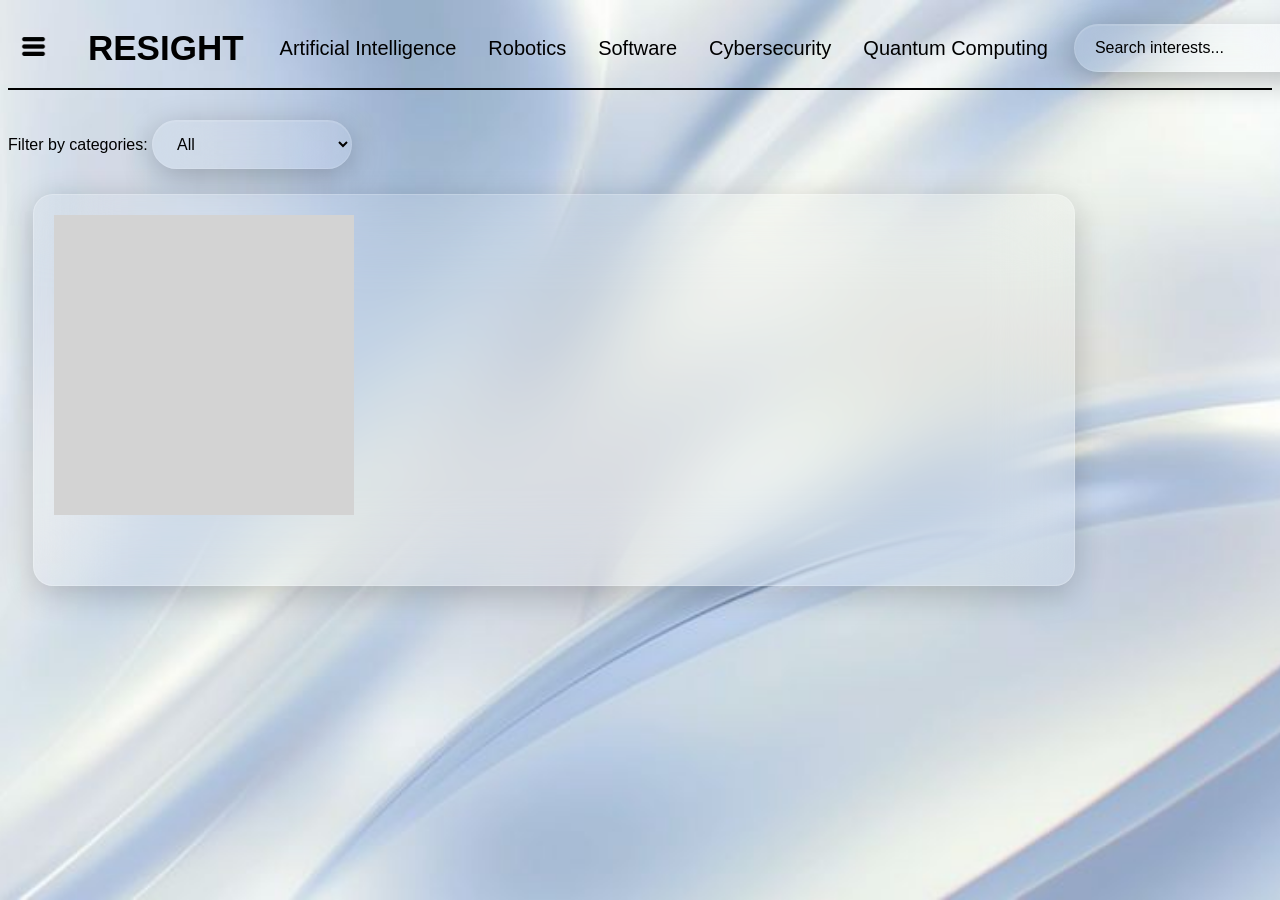
==== frontend/index.html @ cc3045c9 "homepage" ====
<!DOCTYPE html>
<html>
    <head>
        <title>RESIGHT</title>
        <link rel="stylesheet" href="styles.css">
    </head>
    <body>
       <div class="topbar">
        <button class="Buttons"><img src="icons/menus.png" height="25px"></button>
        <text class="logo"> RESIGHT</text>
        <button class="interests">Artificial Intelligence</button>
        <button class="interests">Robotics</button>
        <button class="interests">Software</button>
        <button class="interests">Cybersecurity</button>
        <button class="interests">Quantum Computing</button>
        <div class="search-bar"><input type="text" class="search-input" placeholder="Search interests..."></div>
        <button class="profile" onclick="window.location.href='profile.html'"><img src="icons/prof2.jpg" height="25px">
</button>
        <button class="newsletter">NEWSLETTER</button>
       </div>
    <div class="dropdown">
    <label for="categories">Filter by categories:</label>
    <select id="categoryselect" class="category-select" onchange="onCategoryClick(this.value); sessionStorage.setItem('category', this.value);">
    
    <option value="All">All</option>
    <option value="Energy Tech">Energy Tech</option>
    <option value="Robotics">Robotics</option>
    <option value="Artificial Intelligence">Artificial Intelligence</option>
    <option value="Software">Software</option>
    <option value="Cybersecurity">Cybersecurity</option>
    <option value="Quantum Computing">Quantum Computing</option>
    </select>
    </div> 
       <div class="contain">
       <div class="container">
        <div class="picture"></div>
        <div class="verticalcontain">
        <div class="title"></div>
        <div class="authors"></div>
        <div class="summary"></div>
        <div class="date"></div>
        <div class="category"></div>
         </div>
       </div>
      </div>
      <script src="./script.js" defer></script>
       </body>
    
</html>
---- frontend/styles.css ----
.topbar{
            display:grid;
            grid-template-columns: repeat(7, max-content)  repeat(3, max-content); 
            gap: 20px;
            height: 80px;
            align-items: center;
            border-bottom: 2px solid black ;
            margin-bottom: 30px;
        }
        .Buttons{
            height:45px;
            width:50px;
            align-items: center;
            border:none;
            background-color:transparent;
        }
        .logo{
            font-size: 35px;
            font-weight: bold;
            margin-left:10px;
            margin-right:10px;
        }
        .interests{
            
            margin-top:10px;
            margin-bottom:10px;
            font-size: 20px;
            border:none;
            background-color: transparent;
        }  
        button:hover{
           
            cursor: pointer;
        }
        .newsletter{
            height:25px;
            width:120px;
            margin-top:10px;
            margin-bottom:10px;
            font-size: 15px;
            border:none;
            background-color: transparent;
            
        }
        
        .profile{
            height:50px;
            width:50px;
            border:none;
            background-color: transparent;  
        }
        .dropdown{
            border:none;
            border-radius:5px;
            display:inline;

        }
        
        .container {
            background:rgba(255,255,255,0.1);
            backdrop-filter: blur(40px);
            -webkit-backdrop-filter:blur(40px);
            border:1px solid rgba(255,255,255,0.2);
            border-radius:20px;
            height:350px;
            width:1000px;
            display: grid;
            grid-template-columns: 1fr 2fr;
            gap: 15px;
            padding: 20px;
            justify-self: center;
            box-shadow: 0 8px 32px rgba(0, 0, 0, 0.2);
            margin:25px;
            color:black;
            
        }
        .verticalcontain{
            display: flex;
            gap:10px;
            width:635px;
            flex-direction: column;
        }
        .picture{
            height:300px;
            width:300px;
            background-color: lightgray;
        }
        .title{
            height:75px;
            font-size: 25px;
            width:100%;
        }
        .authors{
            height:30px;
            width:100%;
            font-size: 18px;
            color: gray;
        }
        .summary{
            height:170px;
            width:100%;
            font-size: 20px;
        
        }
        .date{
            height:20px;
            width:100%;
            font-size: 15px;
            color: gray;
        }
        .category{
            height:20px;
            width:100%;
        }


.login-page { 
  display: flex; 
  justify-content: center; 
  align-items: center; 
  min-height: 100vh;  
  font-family: sans-serif; 
  margin: 0;
}

/* Card Container */
.login-card,.signup-card { 
  background: white; 
  padding: 30px; 
  border-radius: 8px; 
  box-shadow: 0 4px 10px rgba(0,0,0,0.1); 
  display: flex; 
  flex-direction: column; 
  width: 300px; 
  gap: 15px; 
}

.login-title { 
  text-align: center; 
  margin: 0; 
  color: #333;
}

/* Inputs & Button */
.login-input, 
.login-btn { 
  padding: 10px; 
  border-radius: 4px; 
  font-size: 14px; 
}

.login-input { 
  border: 1px solid #ccc; 
}

.login-btn { 
  background: #007bff; 
  color: white; 
  border: none; 
  cursor: pointer; 
  font-weight: bold; 
}

.login-btn:hover { 
  background: #0056b3; 
}

/* Options Row */
.login-options { 
  display: flex; 
  justify-content: space-between; 
  font-size: 12px; 
}


.forgot-link { 
  color: #007bff; 
  text-decoration: none;
  align-items: center;
}

.forgot-link:hover {
  text-decoration: underline;
}

.signup-link,
.noacc {
    font-size: 12px;
    text-align: center;
    padding-top:px;

}

/* Container holding date, category, and actions on one line */
.footer-row {
    display: flex;
    justify-content: space-between; /* Spreads elements across the full width */
    align-items: center;            /* Perfectly centers them vertically together */
    margin-top: auto;               /* Pushes the entire row down if container uses flex direction column */
    padding-top: 10px;
    width: 100%;
}

/* Optional styling to isolate and group buttons closely */
.actions-group {
    display: flex;
    gap: 8px;                       /* Tiny spacing between heart and bookmark icon */
}

/* Strip default button styling for a cleaner web design look */
.like-btn, .bookmark-btn {
    background: none;
    border: none;
    cursor: pointer;
    padding: 2px;
}
.bookmark-btn:hover{
    background: none;
}
.like-btn:hover{
    background: none;
}
body{
    font-family: Arial, sans-serif;
    background:#f8f8f8;
}

.paper-container{
    width:900px;
    margin:50px auto;
    background:white;
    padding:50px;
    border-radius:12px;
    box-shadow:0 8px 20px rgba(0,0,0,.08);
}

#title{
    font-size:40px;
    margin-bottom:20px;
}

.paper-meta{
    color:gray;
    line-height:1.8;
    margin-bottom:30px;
}

h2{
    margin-top:35px;
}

#summary,
#description{
    font-size:18px;
    line-height:1.8;
    text-align:justify;
}

#paperLink{
    display:inline-block;
    margin-top:30px;
    text-decoration:none;
    font-weight:bold;
}
.bookmark-card{
    background:white;
    border-radius:12px;
    padding:20px;
    margin:20px 0;
    box-shadow:0 4px 12px rgba(0,0,0,.12);
}

.bookmark-card h3{
    margin-bottom:10px;
}

.bookmark-card p{
    margin:10px 0;
}

.bookmark-card a{
    color:#0066cc;
    text-decoration:none;
    font-weight:bold;
}

.option-card{

background:white;

padding:20px;

margin:20px;

border-radius:15px;

cursor:pointer;

box-shadow:0 4px 10px rgba(0,0,0,.15);

}

.bookmark-card{

background:white;

padding:20px;

margin:20px;

border-radius:15px;

box-shadow:0 4px 10px rgba(0,0,0,.15);

}

.bookmark-card button{

margin-top:15px;

padding:10px;

border:none;

background:red;

color:white;

border-radius:8px;

cursor:pointer;

}
.mybookmarks,.likes{
    justify-content: center;
    display:flex;
}
body {
    /* Link your image file here */
    background-image: url('icons\\download (2).jpg'); 

    /* Prevent the image from repeating like a grid */
    background-repeat: no-repeat; 

    /* Center the image horizontally and vertically */
    background-position: center; 

    /* Stretch the image to perfectly cover the entire screen */
    background-size: cover; 

    /* Keep the background fixed in place while scrolling */
    background-attachment: fixed; 
}

.read-btn{
    background-color:Transparent;
    border:none;
}

         .search-input,.category-select {
  width: 200px;
  padding: 14px 20px;

  background: rgba(255, 255, 255, 0.08);
  backdrop-filter: blur(30px);
  -webkit-backdrop-filter: blur(30px);

  border: 1px solid rgba(255, 255, 255, 0.12);
  border-radius: 30px;

  color: black;
  font-size: 16px;

  outline: none;
  transition: all 0.3s ease;

  box-shadow:
    0 8px 32px rgba(0,0,0,0.25),
    inset 0 1px 0 rgba(255,255,255,0.1);
}

.search-input::placeholder {
  color: black;
}

.search-input:focus {
  border-color: white;
  box-shadow:
    0 0 20px white,
    0 8px 32px white;
}
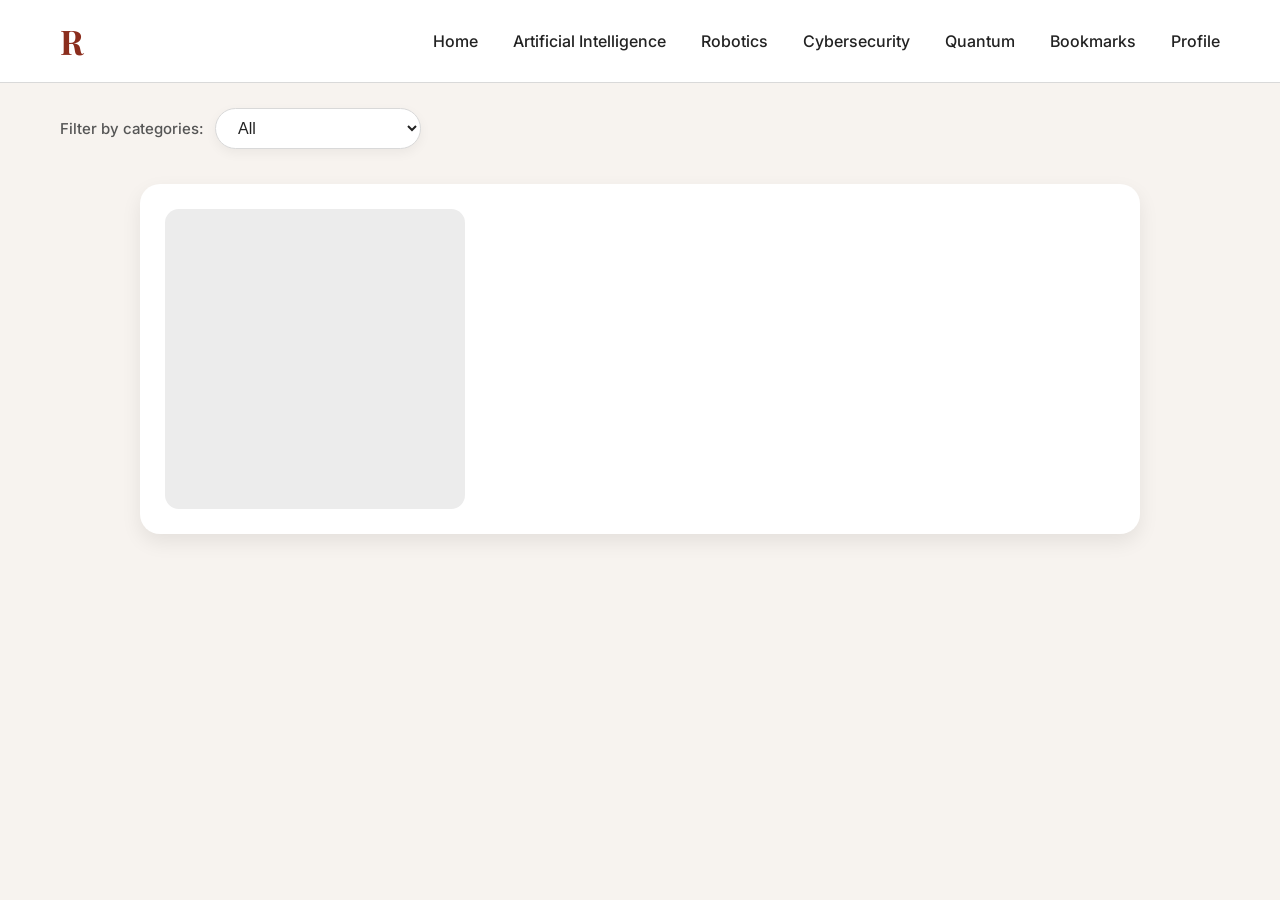
==== commit d4d77a11: "indexui" ====
--- a/frontend/index.html
+++ b/frontend/index.html
@@ -2,26 +2,34 @@
 <html>
     <head>
         <title>RESIGHT</title>
-        <link rel="stylesheet" href="styles.css">
+        <meta charset="UTF-8">
+        <meta name="viewport" content="width=device-width, initial-scale=1.0">
+        <link href="https://fonts.googleapis.com/css2?family=Playfair+Display:wght@700&family=Inter:wght@300;400;500;600&display=swap" rel="stylesheet">
+        <link rel="stylesheet" href="index.css">
     </head>
     <body>
-       <div class="topbar">
-        <button class="Buttons"><img src="icons/menus.png" height="25px"></button>
-        <text class="logo"> RESIGHT</text>
-        <button class="interests">Artificial Intelligence</button>
-        <button class="interests">Robotics</button>
-        <button class="interests">Software</button>
-        <button class="interests">Cybersecurity</button>
-        <button class="interests">Quantum Computing</button>
-        <div class="search-bar"><input type="text" class="search-input" placeholder="Search interests..."></div>
-        <button class="profile" onclick="window.location.href='profile.html'"><img src="icons/prof2.jpg" height="25px">
-</button>
-        <button class="newsletter">NEWSLETTER</button>
-       </div>
+        <nav>
+
+        <h2 class="nav-logo">R</h2>
+
+        <ul>
+
+            <li onclick="location.href='home.html'">Home</li>
+            <li>Artificial Intelligence</li>
+            <li>Robotics</li>
+            <li>Cybersecurity</li>
+            <li>Quantum</li>
+            <li>Bookmarks</li>
+            <li onclick="location.href='profile.html'">Profile</li>
+
+        </ul>
+
+    </nav>
+
     <div class="dropdown">
     <label for="categories">Filter by categories:</label>
     <select id="categoryselect" class="category-select" onchange="onCategoryClick(this.value); sessionStorage.setItem('category', this.value);">
-    
+
     <option value="All">All</option>
     <option value="Energy Tech">Energy Tech</option>
     <option value="Robotics">Robotics</option>
@@ -30,7 +38,7 @@
     <option value="Cybersecurity">Cybersecurity</option>
     <option value="Quantum Computing">Quantum Computing</option>
     </select>
-    </div> 
+    </div>
        <div class="contain">
        <div class="container">
         <div class="picture"></div>
@@ -45,7 +53,5 @@
       </div>
       <script src="./script.js" defer></script>
        </body>
-    
-</html>
-    
-    +
+</html>
--- a/frontend/index.css
+++ b/frontend/index.css
@@ -0,0 +1,249 @@
+*{
+    margin:0;
+    padding:0;
+    box-sizing:border-box;
+}
+
+body{
+    font-family:"Inter",Arial,sans-serif;
+    background:#f7f3ef;
+    color:#222;
+}
+
+/* ---------------- NAVBAR ---------------- */
+
+nav{
+    display:flex;
+    justify-content:space-between;
+    align-items:center;
+    flex-wrap:wrap;
+    row-gap:10px;
+    padding:18px 60px;
+    border-bottom:1px solid #d9d9d9;
+    background:white;
+    position:sticky;
+    top:0;
+    z-index:100;
+}
+
+.nav-logo{
+    font-family:"Playfair Display",serif;
+    color:#8b2d1d;
+    font-size:34px;
+}
+
+nav ul{
+    display:flex;
+    flex-wrap:wrap;
+    gap:35px;
+    list-style:none;
+}
+
+nav li{
+    cursor:pointer;
+    transition:.3s;
+    font-weight:500;
+    white-space:nowrap;
+}
+
+nav li:hover{
+    color:black;
+}
+
+/* ---------------- FILTER BAR ---------------- */
+
+.dropdown{
+    display:flex;
+    align-items:center;
+    flex-wrap:wrap;
+    gap:12px;
+    padding:25px 60px 0 60px;
+}
+
+.dropdown label{
+    font-size:15px;
+    font-weight:500;
+    color:#555;
+}
+
+.category-select{
+    min-width:200px;
+    padding:10px 18px;
+    background:white;
+    color:#222;
+    border:1px solid #d9d9d9;
+    border-radius:30px;
+    font-size:16px;
+    cursor:pointer;
+    outline:none;
+    box-shadow:0 4px 12px rgba(0,0,0,.05);
+    transition:.2s;
+}
+
+.category-select:focus{
+    border-color:#8b2d1d;
+    box-shadow:0 0 0 3px rgba(139,45,29,.15);
+}
+
+/* ---------------- FEED LAYOUT ---------------- */
+
+.contain{
+    display:flex;
+    flex-direction:column;
+    align-items:center;
+    padding:20px 60px 60px 60px;
+}
+
+.container{
+    background:white;
+    border-radius:20px;
+    width:100%;
+    max-width:1000px;
+    display:grid;
+    grid-template-columns:minmax(140px,300px) 1fr;
+    align-items:start;
+    gap:25px;
+    padding:25px;
+    box-shadow:0 8px 20px rgba(0,0,0,.08);
+    margin:15px 0;
+    color:#222;
+    transition:.3s;
+}
+
+.container:hover{
+    transform:translateY(-4px);
+    box-shadow:0 12px 28px rgba(0,0,0,.1);
+}
+
+.picture{
+    width:100%;
+    aspect-ratio:1 / 1;
+    background-color:#ececec;
+    background-size:cover;
+    background-position:center;
+    border-radius:14px;
+}
+
+.verticalcontain{
+    display:flex;
+    flex-direction:column;
+    gap:10px;
+    min-width:0;
+}
+
+.title{
+    font-size:clamp(19px,2.2vw,25px);
+    font-weight:600;
+    line-height:1.3;
+}
+
+.authors{
+    font-size:16px;
+    color:gray;
+}
+
+.summary{
+    font-size:16px;
+    line-height:1.5;
+    color:#444;
+}
+
+.date{
+    font-size:14px;
+    color:gray;
+}
+
+.category{
+    font-size:14px;
+    color:#8b2d1d;
+    font-weight:500;
+}
+
+/* Row holding date, category, and like/bookmark/read-more actions */
+.footer-row{
+    display:flex;
+    flex-wrap:wrap;
+    justify-content:space-between;
+    align-items:center;
+    gap:10px;
+    grid-column:1 / -1;
+    margin-top:15px;
+    padding-top:15px;
+    border-top:1px solid #eee;
+    width:100%;
+}
+
+.actions-group{
+    display:flex;
+    gap:8px;
+}
+
+.like-btn,
+.bookmark-btn{
+    background:none;
+    border:none;
+    cursor:pointer;
+    padding:2px;
+}
+
+.read-btn{
+    background:transparent;
+    border:none;
+    font-weight:600;
+    color:#8b2d1d;
+    cursor:pointer;
+}
+
+/* ---------------- RESPONSIVE ---------------- */
+
+@media(max-width:900px){
+    nav{
+        padding:16px 30px;
+    }
+
+    .dropdown{
+        padding:20px 30px 0 30px;
+    }
+
+    .contain{
+        padding:20px 30px 50px 30px;
+    }
+}
+
+@media(max-width:700px){
+    .container{
+        grid-template-columns:1fr;
+    }
+
+    .picture{
+        max-width:220px;
+        margin:0 auto;
+    }
+}
+
+@media(max-width:500px){
+    nav{
+        padding:14px 20px;
+    }
+
+    .nav-logo{
+        font-size:28px;
+    }
+
+    nav ul{
+        gap:18px;
+        font-size:14px;
+    }
+
+    .dropdown{
+        padding:16px 20px 0 20px;
+    }
+
+    .contain{
+        padding:16px 20px 40px 20px;
+    }
+
+    .container{
+        padding:18px;
+    }
+}
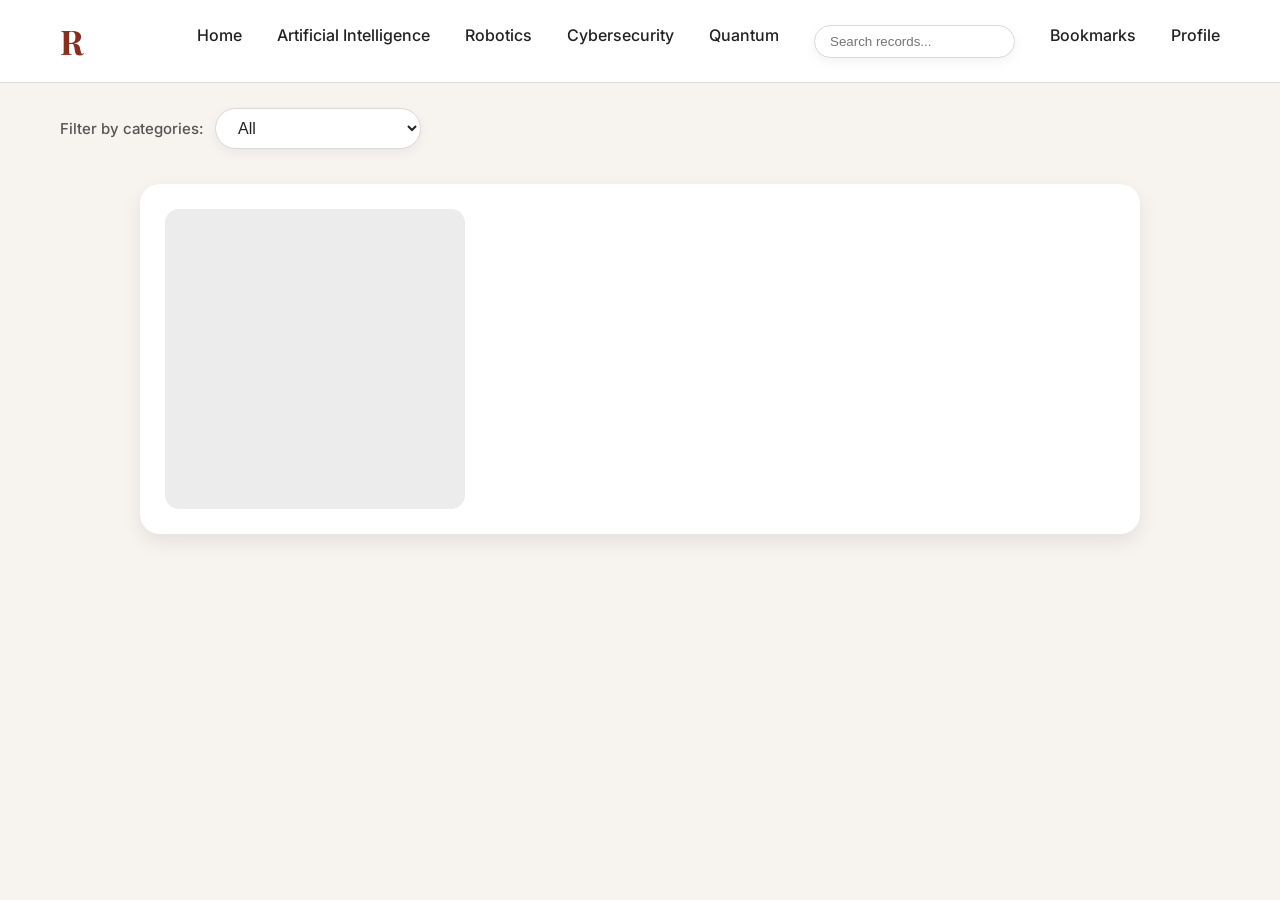
==== commit 359b65ce: "searchbar" ====
--- a/frontend/index.html
+++ b/frontend/index.html
@@ -15,11 +15,12 @@
         <ul>
 
             <li onclick="location.href='home.html'">Home</li>
-            <li>Artificial Intelligence</li>
-            <li>Robotics</li>
-            <li>Cybersecurity</li>
-            <li>Quantum</li>
-            <li>Bookmarks</li>
+            <li onclick="filterByCategory('Artificial Intelligence')">Artificial Intelligence</li>
+            <li onclick="filterByCategory('Robotics')">Robotics</li>
+            <li onclick="filterByCategory('Cybersecurity')">Cybersecurity</li>
+            <li onclick="filterByCategory('Quantum Computing')">Quantum</li>
+            <input id="searchInput"  placeholder="Search records..." class="search">
+            <li onclick="location.href='bookmarks.html'">Bookmarks</li>
             <li onclick="location.href='profile.html'">Profile</li>
 
         </ul>
--- a/frontend/index.css
+++ b/frontend/index.css
@@ -49,7 +49,16 @@
 nav li:hover{
     color:black;
 }
-
+.search{
+    display:flex;
+    align-items:center;
+    gap:10px;
+    padding:8px 15px;
+    background:white;
+    border:1px solid #d9d9d9;
+    border-radius:30px;
+    box-shadow:0 4px 12px rgba(0,0,0,.05);
+}
 /* ---------------- FILTER BAR ---------------- */
 
 .dropdown{
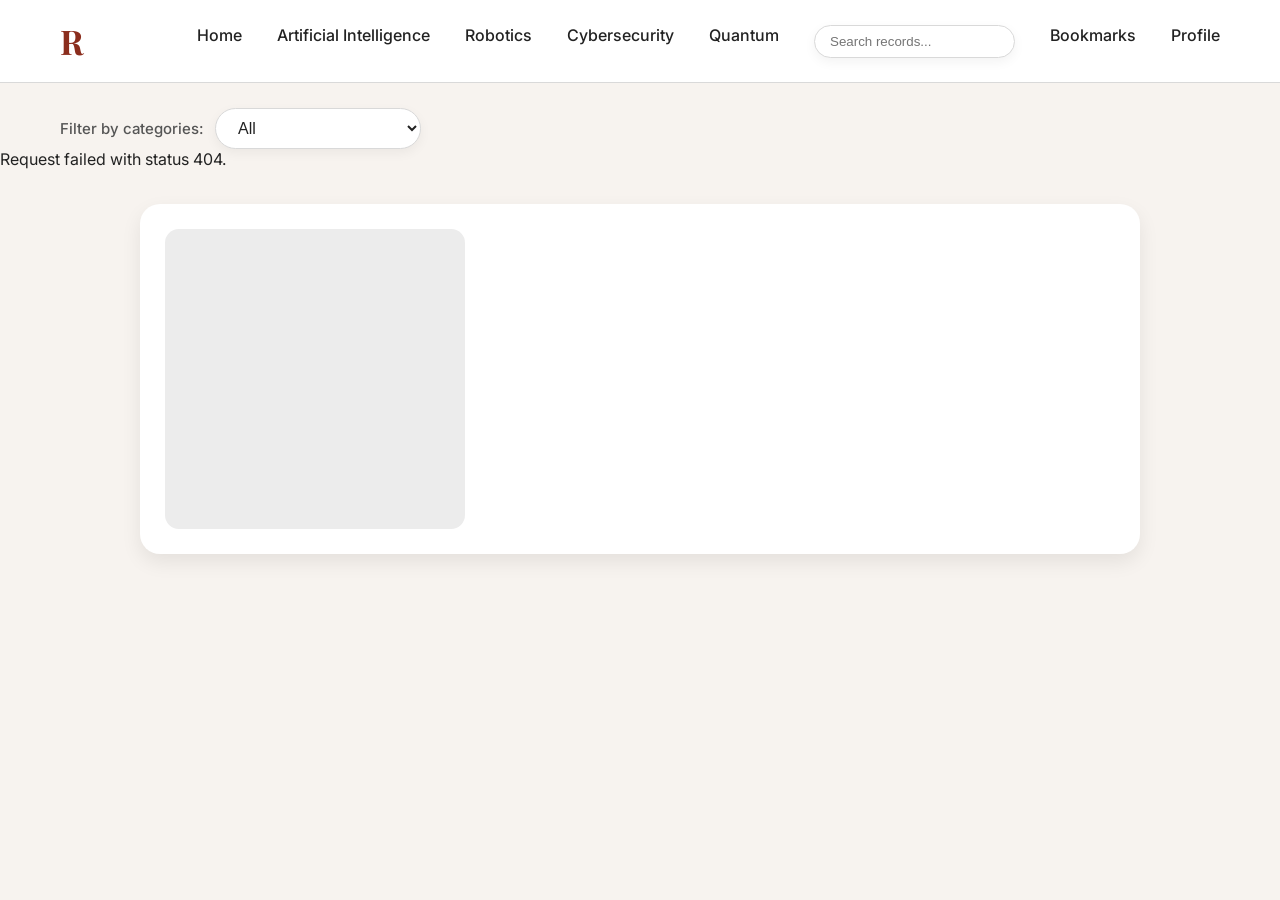
==== commit 1836682e: "Harden configuration and stabilize ReSight" ====
--- a/frontend/index.html
+++ b/frontend/index.html
@@ -40,6 +40,7 @@
     <option value="Quantum Computing">Quantum Computing</option>
     </select>
     </div>
+    <p id="feedMessage" role="status" aria-live="polite"></p>
        <div class="contain">
        <div class="container">
         <div class="picture"></div>
@@ -52,6 +53,8 @@
          </div>
        </div>
       </div>
+      <script src="config.js" defer></script>
+      <script src="api.js" defer></script>
       <script src="./script.js" defer></script>
        </body>
 
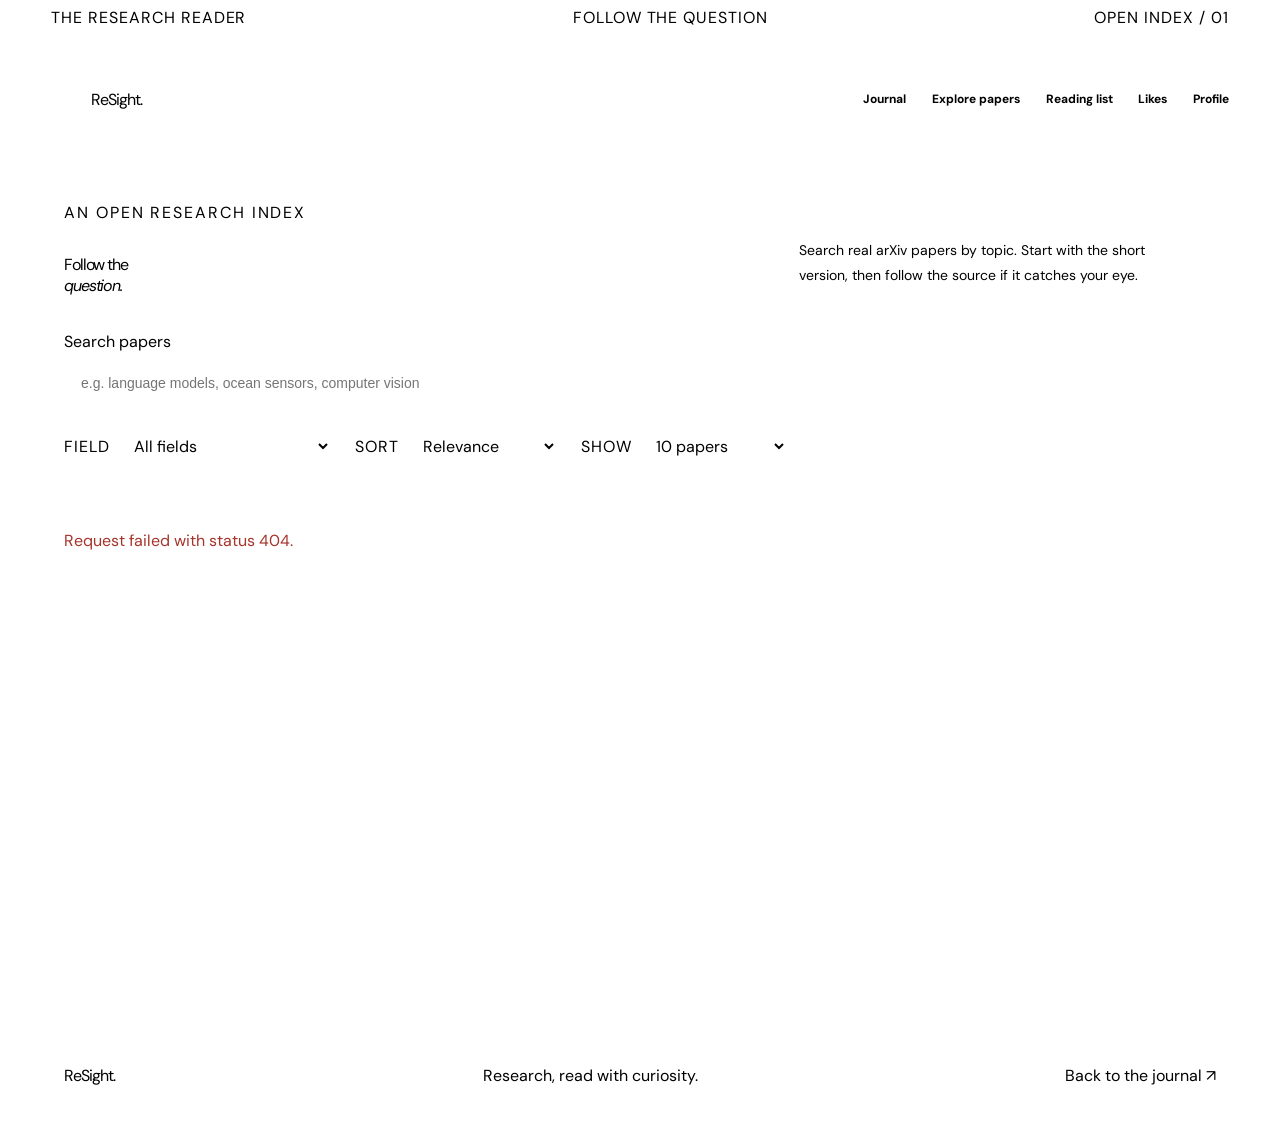
==== commit 5133c85e: "Redesign ReSight with editorial research magazine UI Co-authored-by: Copilot <223556219+Copilot@user" ====
--- a/frontend/index.html
+++ b/frontend/index.html
@@ -1,61 +1,74 @@
 <!DOCTYPE html>
-<html>
-    <head>
-        <title>RESIGHT</title>
-        <meta charset="UTF-8">
-        <meta name="viewport" content="width=device-width, initial-scale=1.0">
-        <link href="https://fonts.googleapis.com/css2?family=Playfair+Display:wght@700&family=Inter:wght@300;400;500;600&display=swap" rel="stylesheet">
-        <link rel="stylesheet" href="index.css">
-    </head>
-    <body>
-        <nav>
-
-        <h2 class="nav-logo">R</h2>
-
-        <ul>
-
-            <li onclick="location.href='home.html'">Home</li>
-            <li onclick="filterByCategory('Artificial Intelligence')">Artificial Intelligence</li>
-            <li onclick="filterByCategory('Robotics')">Robotics</li>
-            <li onclick="filterByCategory('Cybersecurity')">Cybersecurity</li>
-            <li onclick="filterByCategory('Quantum Computing')">Quantum</li>
-            <input id="searchInput"  placeholder="Search records..." class="search">
-            <li onclick="location.href='bookmarks.html'">Bookmarks</li>
-            <li onclick="location.href='profile.html'">Profile</li>
-
-        </ul>
-
-    </nav>
-
-    <div class="dropdown">
-    <label for="categories">Filter by categories:</label>
-    <select id="categoryselect" class="category-select" onchange="onCategoryClick(this.value); sessionStorage.setItem('category', this.value);">
-
-    <option value="All">All</option>
-    <option value="Energy Tech">Energy Tech</option>
-    <option value="Robotics">Robotics</option>
-    <option value="Artificial Intelligence">Artificial Intelligence</option>
-    <option value="Software">Software</option>
-    <option value="Cybersecurity">Cybersecurity</option>
-    <option value="Quantum Computing">Quantum Computing</option>
-    </select>
-    </div>
-    <p id="feedMessage" role="status" aria-live="polite"></p>
-       <div class="contain">
-       <div class="container">
-        <div class="picture"></div>
-        <div class="verticalcontain">
-        <div class="title"></div>
-        <div class="authors"></div>
-        <div class="summary"></div>
-        <div class="date"></div>
-        <div class="category"></div>
-         </div>
-       </div>
-      </div>
-      <script src="config.js" defer></script>
-      <script src="api.js" defer></script>
-      <script src="./script.js" defer></script>
-       </body>
-
-</html>+<html lang="en">
+<head>
+    <meta charset="UTF-8">
+    <meta name="viewport" content="width=device-width, initial-scale=1.0">
+    <meta name="theme-color" content="#f6f1e7">
+    <title>Explore Research | ReSight</title>
+    <link rel="preconnect" href="https://fonts.googleapis.com">
+    <link rel="preconnect" href="https://fonts.gstatic.com" crossorigin>
+    <link href="https://fonts.googleapis.com/css2?family=DM+Mono:wght@400;500&family=DM+Sans:wght@400;500;600;700&family=Playfair+Display:wght@600;700;800&display=swap" rel="stylesheet">
+    <link rel="stylesheet" href="shared.css">
+    <link rel="stylesheet" href="index.css">
+</head>
+<body class="feed-page">
+    <div class="issue-ribbon"><span>THE RESEARCH READER</span><span>FOLLOW THE QUESTION</span><span>OPEN INDEX / 01</span></div>
+    <header class="site-header">
+        <a class="nav-logo" href="home.html"><span class="logo-mark" aria-hidden="true">R</span>ReSight<span class="logo-period">.</span></a>
+        <nav aria-label="Main navigation">
+            <a href="home.html">Journal</a>
+            <a class="active" href="index.html">Explore papers</a>
+            <a href="bookmarks.html">Reading list</a>
+            <a href="likes.html">Likes</a>
+            <a href="profile.html">Profile</a>
+        </nav>
+    </header>
+    <main>
+        <section class="feed-intro">
+            <p class="eyebrow">AN OPEN RESEARCH INDEX</p>
+            <div class="feed-title-row"><h1>Follow the<br><em>question.</em></h1><p>Search real arXiv papers by topic. Start with the short version, then follow the source if it catches your eye.</p></div>
+            <form id="searchForm" class="feed-controls" role="search">
+                <label class="feed-search-label" for="searchInput">Search papers</label>
+                <div class="search-field"><input id="searchInput" type="search" placeholder="e.g. language models, ocean sensors, computer vision"><button type="submit">Search <span aria-hidden="true">↗</span></button></div>
+                <div class="feed-filters">
+                    <label>FIELD
+                        <select id="categoryselect" class="category-select">
+                            <option value="All">All fields</option>
+                            <option value="Artificial Intelligence">Artificial intelligence</option>
+                            <option value="Neuroscience">Neuroscience</option>
+                            <option value="Robotics">Robotics</option>
+                            <option value="Computer Vision">Computer vision</option>
+                            <option value="Cybersecurity">Cybersecurity</option>
+                            <option value="Quantum Computing">Quantum computing</option>
+                            <option value="Software">Software</option>
+                            <option value="Energy Tech">Energy technology</option>
+                        </select>
+                    </label>
+                    <label>SORT
+                        <select id="sortSelect">
+                            <option value="relevance">Relevance</option>
+                            <option value="submittedDate">Newest first</option>
+                        </select>
+                    </label>
+                    <label>SHOW
+                        <select id="countSelect">
+                            <option value="5">5 papers</option>
+                            <option value="10" selected>10 papers</option>
+                            <option value="20">20 papers</option>
+                        </select>
+                    </label>
+                </div>
+            </form>
+        </section>
+        <section class="feed-results" aria-label="Research results">
+            <div class="result-heading"><p id="feedMessage" role="status" aria-live="polite">Preparing the research desk…</p><span id="resultCount" class="result-count"></span></div>
+            <div class="contain" aria-busy="false"></div>
+        </section>
+        <section class="feed-bottom-cta"><p class="eyebrow">SAVE A THREAD FOR LATER</p><h2>Good questions<br>are worth keeping.</h2><a href="bookmarks.html">Open your reading list ↗</a></section>
+    </main>
+    <footer class="site-footer"><a class="nav-logo" href="home.html">ReSight<span class="logo-period">.</span></a><span>Research, read with curiosity.</span><a href="home.html">Back to the journal ↗</a></footer>
+    <script src="config.js"></script>
+    <script src="api.js"></script>
+    <script src="script.js"></script>
+</body>
+</html>
--- a/frontend/shared.css
+++ b/frontend/shared.css
@@ -0,0 +1,78 @@
+:root {
+    --resight-paper: #f6f1e7;
+    --resight-surface: #fffdf8;
+    --resight-ink: #171916;
+    --resight-muted: #65665e;
+    --resight-line: #d9d2c6;
+    --resight-cobalt: #2856d8;
+    --resight-tomato: #e44a36;
+    --resight-butter: #f2d85b;
+    --resight-forest: #315d46;
+}
+
+body {
+    margin: 0;
+    color: var(--resight-ink);
+    background: var(--resight-paper);
+    font-family: "DM Sans", Inter, Arial, sans-serif;
+}
+
+.site-header {
+    min-height: 78px;
+    padding: 16px clamp(20px, 5vw, 76px);
+    display: flex;
+    align-items: center;
+    justify-content: space-between;
+    gap: 24px;
+    background: var(--resight-surface);
+    border-bottom: 1px solid var(--resight-line);
+}
+
+.site-header .nav-logo {
+    color: var(--resight-cobalt);
+    font: 700 27px "Playfair Display", Georgia, serif;
+    text-decoration: none;
+    white-space: nowrap;
+}
+
+.site-header nav {
+    display: flex;
+    align-items: center;
+    flex-wrap: wrap;
+    gap: 10px clamp(12px, 2vw, 30px);
+    padding: 0;
+    border: 0;
+    background: transparent;
+    position: static;
+    z-index: auto;
+}
+
+.site-header nav a {
+    color: var(--resight-muted);
+    font-size: 14px;
+    font-weight: 600;
+    text-decoration: none;
+    transition: color .18s ease;
+}
+
+.site-header nav a:hover,
+.site-header nav a:focus-visible,
+.site-header nav a.active { color: var(--resight-cobalt); }
+
+.page-message {
+    max-width: 1200px;
+    margin: 12px auto;
+    padding: 0 24px;
+    color: var(--resight-muted);
+}
+
+.summary-source {
+    color: var(--resight-muted);
+    font-size: 12px;
+    font-style: italic;
+}
+
+@media (max-width: 700px) {
+    .site-header { align-items: flex-start; flex-direction: column; }
+    .site-header nav { gap: 10px 18px; }
+}
--- a/frontend/index.css
+++ b/frontend/index.css
@@ -1,258 +1,101 @@
-*{
-    margin:0;
-    padding:0;
-    box-sizing:border-box;
+.feed-page { background: var(--ivory); color: var(--ink); }
+.feed-page .issue-ribbon { min-height: 30px; padding: 7px clamp(18px, 4vw, 58px); display: flex; justify-content: space-between; gap: 16px; background: var(--ink); color: var(--ivory); font: 10px var(--mono); letter-spacing: .06em; }
+.feed-page .site-header { min-height: 82px; padding: 14px clamp(18px, 4vw, 58px); display: flex; align-items: center; justify-content: space-between; gap: 22px; background: var(--ivory); border-bottom: 1px solid var(--line); }
+.feed-page .nav-logo { display: inline-flex; align-items: center; color: var(--ink); font: 800 27px var(--serif); letter-spacing: -.06em; text-decoration: none; white-space: nowrap; }
+.feed-page .logo-mark { width: 31px; height: 31px; margin-right: 9px; display: inline-grid; place-items: center; background: var(--cobalt); color: white; font: 700 19px var(--serif); transform: rotate(-7deg); }
+.feed-page .logo-period { color: var(--tomato); }
+.feed-page .site-header nav { display: flex; flex-wrap: wrap; gap: 10px clamp(12px, 2vw, 27px); }
+.feed-page .site-header nav a { color: var(--ink); font-size: 12px; font-weight: 700; text-decoration: none; }
+.feed-page .site-header nav a:hover, .feed-page .site-header nav a:focus-visible, .feed-page .site-header nav a.active { color: var(--cobalt); }
+.feed-page .issue-ribbon, .feed-page .site-header nav { position: static; z-index: auto; border: 0; }
+
+.feed-intro { max-width: 1360px; margin: auto; padding: 48px clamp(20px, 5vw, 68px) 36px; border-bottom: 1px solid var(--ink); }
+.feed-intro .eyebrow { margin: 0 0 15px; color: var(--tomato); font: 10px var(--mono); letter-spacing: .12em; }
+.feed-title-row { display: grid; grid-template-columns: 1fr .6fr; align-items: end; gap: 40px; }
+.feed-title-row h1 { margin: 0; font: 800 clamp(54px, 8vw, 105px)/.87 var(--serif); letter-spacing: -.07em; }
+.feed-title-row h1 em { color: var(--cobalt); }
+.feed-title-row > p { max-width: 370px; margin: 0 0 8px; font-size: 14px; line-height: 1.8; }
+.feed-controls { margin-top: 35px; }
+.feed-search-label { display: block; margin-bottom: 8px; color: var(--muted); font: 10px var(--mono); }
+.search-field { max-width: 820px; display: flex; border: 1px solid var(--ink); background: var(--paper-white); }
+.search-field input { width: 100%; min-width: 0; padding: 15px 17px; border: 0; outline: 0; background: transparent; color: var(--ink); font-size: 14px; }
+.search-field:focus-within { outline: 3px solid rgb(40 86 216 / 20%); }
+.search-field button { min-width: 120px; border: 0; padding: 0 18px; background: var(--cobalt); color: white; font-size: 12px; font-weight: 700; cursor: pointer; }
+.search-field button:hover { background: var(--ink); }
+.feed-filters { margin-top: 20px; display: flex; flex-wrap: wrap; gap: 12px 24px; }
+.feed-filters label { display: flex; align-items: center; gap: 10px; color: var(--muted); font: 9px var(--mono); letter-spacing: .06em; }
+.feed-filters select { min-width: 145px; padding: 9px 30px 9px 10px; border: 1px solid var(--line); border-radius: 0; background: var(--paper-white); color: var(--ink); font: 11px var(--sans); cursor: pointer; }
+.feed-filters select:focus { outline: 3px solid rgb(40 86 216 / 20%); border-color: var(--cobalt); }
+
+.feed-results { max-width: 1360px; margin: auto; padding: 26px clamp(20px, 5vw, 68px) 76px; }
+.result-heading { min-height: 31px; margin-bottom: 12px; display: flex; justify-content: space-between; align-items: center; border-bottom: 1px solid var(--line); }
+#feedMessage { margin: 0 0 8px; color: var(--muted); font: 10px var(--mono); }
+#feedMessage.is-error { color: #a5342b; }
+.result-count { color: var(--cobalt); font: 10px var(--mono); }
+.contain { display: grid; grid-template-columns: repeat(2, minmax(0, 1fr)); gap: 14px; }
+.paper-card { min-width: 0; min-height: 330px; display: grid; grid-template-columns: 90px minmax(0, 1fr); background: var(--paper-white); border: 1px solid var(--line); animation: card-in .35s ease both; }
+.paper-card:nth-child(2n) { animation-delay: .04s; }
+.paper-card.is-lead { grid-column: span 2; grid-template-columns: 160px minmax(0, 1fr); background: var(--butter); }
+.card-serial { padding: 15px 10px; display: flex; flex-direction: column; justify-content: space-between; background: var(--cobalt); color: white; font: 8px var(--mono); letter-spacing: .06em; }
+.paper-card:not(.is-lead) .card-serial { background: var(--forest); }
+.paper-card:nth-child(3n) .card-serial { background: var(--tomato); }
+.paper-card.is-lead .card-serial { background: var(--cobalt); }
+.card-serial b { font: 700 40px var(--serif); }
+.card-content { min-width: 0; padding: 21px; display: flex; flex-direction: column; align-items: flex-start; }
+.card-meta { width: 100%; margin-bottom: 15px; display: flex; justify-content: space-between; gap: 10px; color: var(--forest); font: 9px var(--mono); text-transform: uppercase; }
+.paper-card h2 { margin: 0 0 9px; font: 700 clamp(21px, 2.6vw, 30px)/1.15 var(--serif); letter-spacing: -.035em; }
+.paper-card.is-lead h2 { max-width: 800px; font-size: clamp(30px, 4vw, 46px); }
+.card-authors { margin: 0 0 12px; color: var(--muted); font-size: 11px; line-height: 1.55; }
+.card-summary { margin: 0 0 10px; color: #41423d; font-size: 13px; line-height: 1.75; }
+.summary-source { margin-top: auto; color: var(--muted); font: 9px var(--mono); }
+.card-actions { width: 100%; margin-top: 16px; padding-top: 12px; display: flex; align-items: center; gap: 9px; border-top: 1px solid rgb(23 25 22 / 14%); }
+.read-paper { margin-left: auto; border: 0; border-bottom: 1px solid var(--ink); padding: 5px 0; background: transparent; color: var(--ink); font-size: 11px; font-weight: 700; cursor: pointer; }
+.read-paper:hover { color: var(--cobalt); border-color: var(--cobalt); }
+.like-btn, .bookmark-btn { width: 35px; height: 35px; padding: 7px; display: inline-flex; align-items: center; justify-content: center; border: 1px solid var(--line); border-radius: 50%; background: transparent; cursor: pointer; transition: background .18s ease, border-color .18s ease, transform .18s ease; }
+.like-btn img, .bookmark-btn img { width: 19px; height: 19px; object-fit: contain; }
+.like-btn:hover, .bookmark-btn:hover { border-color: var(--cobalt); transform: translateY(-1px); }
+.like-btn.is-selected, .bookmark-btn.is-selected { border-color: var(--cobalt); background: #e6ecff; }
+.like-btn:disabled, .bookmark-btn:disabled { opacity: .6; cursor: wait; }
+.like-btn:focus-visible, .bookmark-btn:focus-visible, .read-paper:focus-visible { outline: 3px solid rgb(40 86 216 / 24%); outline-offset: 2px; }
+.feed-results .feed-error { grid-column: 1 / -1; min-height: 120px; padding: 30px 0; color: var(--muted); }
+.contain[aria-busy="true"] { opacity: .6; }
+.feed-bottom-cta { min-height: 270px; padding: 46px clamp(20px, 10vw, 145px); display: flex; flex-direction: column; align-items: flex-start; justify-content: center; background: var(--forest); color: white; }
+.feed-bottom-cta .eyebrow { color: var(--butter); font: 10px var(--mono); }
+.feed-bottom-cta h2 { margin: 0 0 20px; font: 700 clamp(36px, 5vw, 58px)/1 var(--serif); }
+.feed-bottom-cta > a { color: var(--butter); font-size: 12px; font-weight: 700; text-decoration: none; }
+.feed-bottom-cta > a:hover { color: white; }
+.feed-page .site-footer { min-height: 90px; padding: 20px clamp(20px, 5vw, 68px); display: flex; align-items: center; justify-content: space-between; gap: 15px; background: var(--ink); color: var(--ivory); font: 10px var(--mono); }
+.feed-page .site-footer .nav-logo { color: var(--ivory); }.feed-page .site-footer .logo-period { color: var(--tomato); }.feed-page .site-footer a:last-child { color: var(--butter); text-decoration: none; }
+
+@keyframes card-in { from { opacity: 0; transform: translateY(8px); } to { opacity: 1; transform: translateY(0); } }
+@media (max-width: 760px) {
+    .feed-page .issue-ribbon span:nth-child(2) { display: none; }
+    .feed-page .site-header { flex-wrap: wrap; }
+    .feed-page .site-header nav { order: 3; width: 100%; }
+    .feed-title-row { grid-template-columns: 1fr; gap: 18px; }
+    .feed-title-row h1 { font-size: clamp(58px, 12vw, 85px); }
+    .feed-title-row > p { max-width: 500px; }
 }
-
-body{
-    font-family:"Inter",Arial,sans-serif;
-    background:#f7f3ef;
-    color:#222;
+@media (max-width: 560px) {
+    .feed-page .issue-ribbon { font-size: 8px; }
+    .feed-page .site-header nav { gap: 10px 16px; }
+    .feed-page .site-header nav a { font-size: 11px; }
+    .feed-intro { padding-top: 34px; }
+    .feed-title-row h1 { font-size: 58px; }
+    .feed-filters { display: grid; grid-template-columns: 1fr 1fr; }
+    .feed-filters label:first-child { grid-column: span 2; }
+    .feed-filters label { align-items: flex-start; flex-direction: column; gap: 6px; }
+    .feed-filters select { width: 100%; min-width: 0; }
+    .search-field button { min-width: 88px; padding: 0 10px; }
+    .contain { grid-template-columns: 1fr; }
+    .paper-card, .paper-card.is-lead { grid-column: auto; grid-template-columns: 55px minmax(0, 1fr); min-height: 300px; }
+    .card-serial { padding: 12px 6px; font-size: 7px; }
+    .card-serial b { font-size: 28px; }
+    .card-content { padding: 16px 13px; }
+    .paper-card h2 { font-size: 22px; }
+    .paper-card.is-lead h2 { font-size: 26px; }
+    .card-meta { font-size: 8px; flex-direction: column; }
+    .card-actions { gap: 6px; }
+    .feed-page .site-footer { flex-wrap: wrap; }.feed-page .site-footer span { order: 3; width: 100%; }
 }
-
-/* ---------------- NAVBAR ---------------- */
-
-nav{
-    display:flex;
-    justify-content:space-between;
-    align-items:center;
-    flex-wrap:wrap;
-    row-gap:10px;
-    padding:18px 60px;
-    border-bottom:1px solid #d9d9d9;
-    background:white;
-    position:sticky;
-    top:0;
-    z-index:100;
-}
-
-.nav-logo{
-    font-family:"Playfair Display",serif;
-    color:#8b2d1d;
-    font-size:34px;
-}
-
-nav ul{
-    display:flex;
-    flex-wrap:wrap;
-    gap:35px;
-    list-style:none;
-}
-
-nav li{
-    cursor:pointer;
-    transition:.3s;
-    font-weight:500;
-    white-space:nowrap;
-}
-
-nav li:hover{
-    color:black;
-}
-.search{
-    display:flex;
-    align-items:center;
-    gap:10px;
-    padding:8px 15px;
-    background:white;
-    border:1px solid #d9d9d9;
-    border-radius:30px;
-    box-shadow:0 4px 12px rgba(0,0,0,.05);
-}
-/* ---------------- FILTER BAR ---------------- */
-
-.dropdown{
-    display:flex;
-    align-items:center;
-    flex-wrap:wrap;
-    gap:12px;
-    padding:25px 60px 0 60px;
-}
-
-.dropdown label{
-    font-size:15px;
-    font-weight:500;
-    color:#555;
-}
-
-.category-select{
-    min-width:200px;
-    padding:10px 18px;
-    background:white;
-    color:#222;
-    border:1px solid #d9d9d9;
-    border-radius:30px;
-    font-size:16px;
-    cursor:pointer;
-    outline:none;
-    box-shadow:0 4px 12px rgba(0,0,0,.05);
-    transition:.2s;
-}
-
-.category-select:focus{
-    border-color:#8b2d1d;
-    box-shadow:0 0 0 3px rgba(139,45,29,.15);
-}
-
-/* ---------------- FEED LAYOUT ---------------- */
-
-.contain{
-    display:flex;
-    flex-direction:column;
-    align-items:center;
-    padding:20px 60px 60px 60px;
-}
-
-.container{
-    background:white;
-    border-radius:20px;
-    width:100%;
-    max-width:1000px;
-    display:grid;
-    grid-template-columns:minmax(140px,300px) 1fr;
-    align-items:start;
-    gap:25px;
-    padding:25px;
-    box-shadow:0 8px 20px rgba(0,0,0,.08);
-    margin:15px 0;
-    color:#222;
-    transition:.3s;
-}
-
-.container:hover{
-    transform:translateY(-4px);
-    box-shadow:0 12px 28px rgba(0,0,0,.1);
-}
-
-.picture{
-    width:100%;
-    aspect-ratio:1 / 1;
-    background-color:#ececec;
-    background-size:cover;
-    background-position:center;
-    border-radius:14px;
-}
-
-.verticalcontain{
-    display:flex;
-    flex-direction:column;
-    gap:10px;
-    min-width:0;
-}
-
-.title{
-    font-size:clamp(19px,2.2vw,25px);
-    font-weight:600;
-    line-height:1.3;
-}
-
-.authors{
-    font-size:16px;
-    color:gray;
-}
-
-.summary{
-    font-size:16px;
-    line-height:1.5;
-    color:#444;
-}
-
-.date{
-    font-size:14px;
-    color:gray;
-}
-
-.category{
-    font-size:14px;
-    color:#8b2d1d;
-    font-weight:500;
-}
-
-/* Row holding date, category, and like/bookmark/read-more actions */
-.footer-row{
-    display:flex;
-    flex-wrap:wrap;
-    justify-content:space-between;
-    align-items:center;
-    gap:10px;
-    grid-column:1 / -1;
-    margin-top:15px;
-    padding-top:15px;
-    border-top:1px solid #eee;
-    width:100%;
-}
-
-.actions-group{
-    display:flex;
-    gap:8px;
-}
-
-.like-btn,
-.bookmark-btn{
-    background:none;
-    border:none;
-    cursor:pointer;
-    padding:2px;
-}
-
-.read-btn{
-    background:transparent;
-    border:none;
-    font-weight:600;
-    color:#8b2d1d;
-    cursor:pointer;
-}
-
-/* ---------------- RESPONSIVE ---------------- */
-
-@media(max-width:900px){
-    nav{
-        padding:16px 30px;
-    }
-
-    .dropdown{
-        padding:20px 30px 0 30px;
-    }
-
-    .contain{
-        padding:20px 30px 50px 30px;
-    }
-}
-
-@media(max-width:700px){
-    .container{
-        grid-template-columns:1fr;
-    }
-
-    .picture{
-        max-width:220px;
-        margin:0 auto;
-    }
-}
-
-@media(max-width:500px){
-    nav{
-        padding:14px 20px;
-    }
-
-    .nav-logo{
-        font-size:28px;
-    }
-
-    nav ul{
-        gap:18px;
-        font-size:14px;
-    }
-
-    .dropdown{
-        padding:16px 20px 0 20px;
-    }
-
-    .contain{
-        padding:16px 20px 40px 20px;
-    }
-
-    .container{
-        padding:18px;
-    }
-}+@media (prefers-reduced-motion: reduce) { *, *::before, *::after { scroll-behavior: auto !important; animation-duration: .01ms !important; transition-duration: .01ms !important; } }
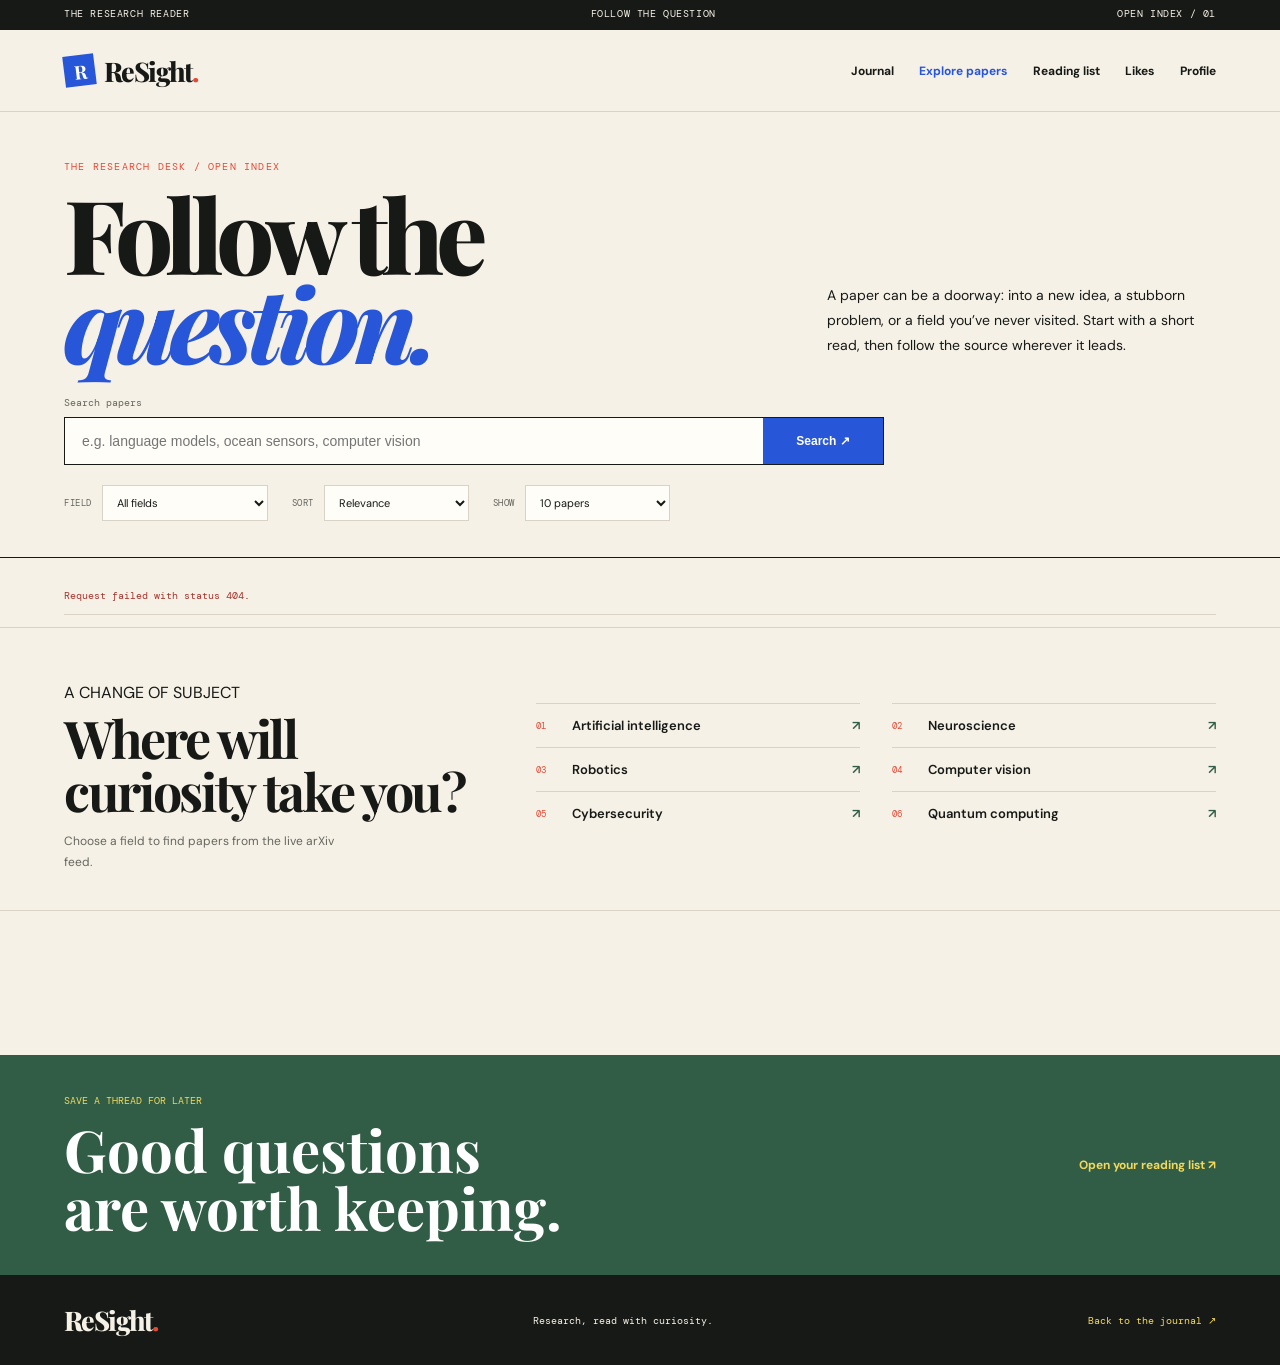
==== commit 33aedebf: "Improve ReSight research feed UI" ====
--- a/frontend/index.html
+++ b/frontend/index.html
@@ -25,8 +25,8 @@
     </header>
     <main>
         <section class="feed-intro">
-            <p class="eyebrow">AN OPEN RESEARCH INDEX</p>
-            <div class="feed-title-row"><h1>Follow the<br><em>question.</em></h1><p>Search real arXiv papers by topic. Start with the short version, then follow the source if it catches your eye.</p></div>
+            <p class="eyebrow">THE RESEARCH DESK / OPEN INDEX</p>
+            <div class="feed-title-row"><h1>Follow the<br><em>question.</em></h1><p>A paper can be a doorway: into a new idea, a stubborn problem, or a field you’ve never visited. Start with a short read, then follow the source wherever it leads.</p></div>
             <form id="searchForm" class="feed-controls" role="search">
                 <label class="feed-search-label" for="searchInput">Search papers</label>
                 <div class="search-field"><input id="searchInput" type="search" placeholder="e.g. language models, ocean sensors, computer vision"><button type="submit">Search <span aria-hidden="true">↗</span></button></div>
@@ -62,7 +62,43 @@
         </section>
         <section class="feed-results" aria-label="Research results">
             <div class="result-heading"><p id="feedMessage" role="status" aria-live="polite">Preparing the research desk…</p><span id="resultCount" class="result-count"></span></div>
-            <div class="contain" aria-busy="false"></div>
+            <section id="featuredSection" class="featured-section" aria-label="Featured paper" hidden>
+                <div class="editorial-marker"><span>01</span><span>THE OPENING PAPER</span></div>
+                <div id="featuredPaper" class="featured-paper"></div>
+            </section>
+            <section id="recentSection" class="recent-section" aria-labelledby="recentHeading" hidden>
+                <div class="feed-section-heading">
+                    <div><p class="eyebrow">THE LATEST READING</p><h2 id="recentHeading">Recent papers<span class="tomato-period">.</span></h2></div>
+                    <p>Selected from the papers returned by your current search.</p>
+                </div>
+                <div id="recentPapers" class="contain recent-grid"></div>
+            </section>
+            <section id="whySection" class="why-section" aria-labelledby="whyHeading" hidden>
+                <div class="why-label"><span>02 / A CLOSER LOOK</span><h2 id="whyHeading">Why it matters</h2></div>
+                <div id="whyPaper" class="why-paper"></div>
+            </section>
+            <section class="discovery-section" aria-labelledby="discoveryHeading">
+                <div class="discovery-copy">
+                    <p class="eyebrow">A CHANGE OF SUBJECT</p>
+                    <h2 id="discoveryHeading">Where will<br>curiosity take you?</h2>
+                    <p>Choose a field to find papers from the live arXiv feed.</p>
+                </div>
+                <nav class="discovery-topics" aria-label="Explore research fields">
+                    <a href="index.html" data-category="Artificial Intelligence"><span>01</span>Artificial intelligence <span aria-hidden="true">↗</span></a>
+                    <a href="index.html" data-category="Neuroscience"><span>02</span>Neuroscience <span aria-hidden="true">↗</span></a>
+                    <a href="index.html" data-category="Robotics"><span>03</span>Robotics <span aria-hidden="true">↗</span></a>
+                    <a href="index.html" data-category="Computer Vision"><span>04</span>Computer vision <span aria-hidden="true">↗</span></a>
+                    <a href="index.html" data-category="Cybersecurity"><span>05</span>Cybersecurity <span aria-hidden="true">↗</span></a>
+                    <a href="index.html" data-category="Quantum Computing"><span>06</span>Quantum computing <span aria-hidden="true">↗</span></a>
+                </nav>
+            </section>
+            <section id="moreSection" class="more-section" aria-labelledby="moreHeading" hidden>
+                <div class="feed-section-heading">
+                    <div><p class="eyebrow">KEEP PULLING THE THREAD</p><h2 id="moreHeading">More from the search<span class="cobalt-period">.</span></h2></div>
+                    <p>The remaining papers, left open for a longer read.</p>
+                </div>
+                <div id="morePapers" class="contain more-grid"></div>
+            </section>
         </section>
         <section class="feed-bottom-cta"><p class="eyebrow">SAVE A THREAD FOR LATER</p><h2>Good questions<br>are worth keeping.</h2><a href="bookmarks.html">Open your reading list ↗</a></section>
     </main>
--- a/frontend/index.css
+++ b/frontend/index.css
@@ -1,6 +1,24 @@
+:root {
+    --ivory: var(--resight-paper);
+    --paper-white: var(--resight-surface);
+    --ink: var(--resight-ink);
+    --muted: var(--resight-muted);
+    --line: var(--resight-line);
+    --cobalt: var(--resight-cobalt);
+    --tomato: var(--resight-tomato);
+    --butter: var(--resight-butter);
+    --forest: var(--resight-forest);
+    --mono: "DM Mono", monospace;
+    --serif: "Playfair Display", Georgia, serif;
+    --sans: "DM Sans", Arial, sans-serif;
+    --feed-width: 1360px;
+    --feed-gutter: clamp(20px, 5vw, 68px);
+}
+
+*, *::before, *::after { box-sizing: border-box; }
 .feed-page { background: var(--ivory); color: var(--ink); }
-.feed-page .issue-ribbon { min-height: 30px; padding: 7px clamp(18px, 4vw, 58px); display: flex; justify-content: space-between; gap: 16px; background: var(--ink); color: var(--ivory); font: 10px var(--mono); letter-spacing: .06em; }
-.feed-page .site-header { min-height: 82px; padding: 14px clamp(18px, 4vw, 58px); display: flex; align-items: center; justify-content: space-between; gap: 22px; background: var(--ivory); border-bottom: 1px solid var(--line); }
+.feed-page .issue-ribbon { min-height: 30px; padding: 7px max(calc((100% - var(--feed-width)) / 2 + var(--feed-gutter)), var(--feed-gutter)); display: flex; justify-content: space-between; gap: 16px; background: var(--ink); color: var(--ivory); font: 10px var(--mono); letter-spacing: .06em; }
+.feed-page .site-header { min-height: 82px; padding: 14px max(calc((100% - var(--feed-width)) / 2 + var(--feed-gutter)), var(--feed-gutter)); display: flex; align-items: center; justify-content: space-between; gap: 22px; background: var(--ivory); border-bottom: 1px solid var(--line); }
 .feed-page .nav-logo { display: inline-flex; align-items: center; color: var(--ink); font: 800 27px var(--serif); letter-spacing: -.06em; text-decoration: none; white-space: nowrap; }
 .feed-page .logo-mark { width: 31px; height: 31px; margin-right: 9px; display: inline-grid; place-items: center; background: var(--cobalt); color: white; font: 700 19px var(--serif); transform: rotate(-7deg); }
 .feed-page .logo-period { color: var(--tomato); }
@@ -9,13 +27,13 @@
 .feed-page .site-header nav a:hover, .feed-page .site-header nav a:focus-visible, .feed-page .site-header nav a.active { color: var(--cobalt); }
 .feed-page .issue-ribbon, .feed-page .site-header nav { position: static; z-index: auto; border: 0; }
 
-.feed-intro { max-width: 1360px; margin: auto; padding: 48px clamp(20px, 5vw, 68px) 36px; border-bottom: 1px solid var(--ink); }
+.feed-intro { width: 100%; max-width: var(--feed-width); margin: auto; padding: 48px var(--feed-gutter) 36px; border-bottom: 1px solid var(--ink); }
 .feed-intro .eyebrow { margin: 0 0 15px; color: var(--tomato); font: 10px var(--mono); letter-spacing: .12em; }
-.feed-title-row { display: grid; grid-template-columns: 1fr .6fr; align-items: end; gap: 40px; }
+.feed-title-row { display: grid; grid-template-columns: minmax(0, 1.15fr) minmax(260px, .65fr); align-items: end; gap: clamp(28px, 6vw, 76px); }
 .feed-title-row h1 { margin: 0; font: 800 clamp(54px, 8vw, 105px)/.87 var(--serif); letter-spacing: -.07em; }
 .feed-title-row h1 em { color: var(--cobalt); }
 .feed-title-row > p { max-width: 370px; margin: 0 0 8px; font-size: 14px; line-height: 1.8; }
-.feed-controls { margin-top: 35px; }
+.feed-controls { max-width: 900px; margin-top: 30px; }
 .feed-search-label { display: block; margin-bottom: 8px; color: var(--muted); font: 10px var(--mono); }
 .search-field { max-width: 820px; display: flex; border: 1px solid var(--ink); background: var(--paper-white); }
 .search-field input { width: 100%; min-width: 0; padding: 15px 17px; border: 0; outline: 0; background: transparent; color: var(--ink); font-size: 14px; }
@@ -27,30 +45,73 @@
 .feed-filters select { min-width: 145px; padding: 9px 30px 9px 10px; border: 1px solid var(--line); border-radius: 0; background: var(--paper-white); color: var(--ink); font: 11px var(--sans); cursor: pointer; }
 .feed-filters select:focus { outline: 3px solid rgb(40 86 216 / 20%); border-color: var(--cobalt); }
 
-.feed-results { max-width: 1360px; margin: auto; padding: 26px clamp(20px, 5vw, 68px) 76px; }
+.feed-results { width: 100%; max-width: var(--feed-width); margin: auto; padding: 26px var(--feed-gutter) 68px; }
 .result-heading { min-height: 31px; margin-bottom: 12px; display: flex; justify-content: space-between; align-items: center; border-bottom: 1px solid var(--line); }
 #feedMessage { margin: 0 0 8px; color: var(--muted); font: 10px var(--mono); }
 #feedMessage.is-error { color: #a5342b; }
 .result-count { color: var(--cobalt); font: 10px var(--mono); }
-.contain { display: grid; grid-template-columns: repeat(2, minmax(0, 1fr)); gap: 14px; }
-.paper-card { min-width: 0; min-height: 330px; display: grid; grid-template-columns: 90px minmax(0, 1fr); background: var(--paper-white); border: 1px solid var(--line); animation: card-in .35s ease both; }
+.feed-results [hidden] { display: none !important; }
+.featured-section { margin: 6px 0 76px; display: grid; grid-template-columns: 72px minmax(0, 1fr); align-items: stretch; gap: 20px; }
+.editorial-marker, .why-label { padding-top: 18px; display: flex; flex-direction: column; gap: 9px; color: var(--muted); font: 9px var(--mono); letter-spacing: .06em; }
+.editorial-marker span:first-child { color: var(--tomato); font: 34px var(--serif); }
+.featured-paper { min-width: 0; }
+.recent-section, .more-section { margin: 0 0 76px; }
+.feed-section-heading { margin: 0 0 24px; display: flex; align-items: end; justify-content: space-between; gap: 28px; }
+.feed-section-heading .eyebrow, .discovery-copy .eyebrow { margin-bottom: 8px; }
+.feed-section-heading h2, .discovery-copy h2 { margin: 0; font: 700 clamp(32px, 4.2vw, 52px)/1.02 var(--serif); letter-spacing: -.045em; }
+.feed-section-heading > p { max-width: 260px; margin: 0 0 3px; color: var(--muted); font-size: 12px; line-height: 1.65; }
+.tomato-period { color: var(--tomato); }.cobalt-period { color: var(--cobalt); }
+.discovery-section { margin: 0 calc(var(--feed-gutter) * -1) 76px; padding: 38px var(--feed-gutter); display: grid; grid-template-columns: minmax(230px, .75fr) minmax(0, 1.25fr); gap: clamp(30px, 5vw, 68px); align-items: center; border-top: 1px solid var(--line); border-bottom: 1px solid var(--line); background: var(--ivory-dark); }
+.discovery-copy h2 { color: var(--ink); }
+.discovery-copy > p:last-child { max-width: 270px; margin: 14px 0 0; color: var(--muted); font-size: 12px; line-height: 1.7; }
+.discovery-topics { display: grid; grid-template-columns: repeat(2, minmax(0, 1fr)); column-gap: 32px; }
+.discovery-topics a { min-width: 0; padding: 13px 0; display: grid; grid-template-columns: 28px minmax(0, 1fr) 18px; align-items: center; gap: 8px; border-top: 1px solid var(--line); color: var(--ink); font: 600 13px var(--sans); text-decoration: none; }
+.discovery-topics a:hover { color: var(--cobalt); }
+.discovery-topics a span:first-child { color: var(--tomato); font: 9px var(--mono); }
+.discovery-topics a span:last-child { color: var(--forest); text-align: right; }
+.why-section { margin: 0 0 76px; padding: 28px 0; display: grid; grid-template-columns: minmax(150px, .25fr) minmax(0, 1fr); gap: 24px; border-top: 1px solid var(--line); border-bottom: 1px solid var(--line); }
+.why-label { padding-top: 5px; color: var(--tomato); }
+.why-label h2 { margin: 0; color: var(--forest); font: 700 clamp(22px, 2.5vw, 30px)/1.1 var(--serif); letter-spacing: -.03em; }
+.why-paper { min-width: 0; }
+.contain { display: grid; grid-template-columns: repeat(12, minmax(0, 1fr)); align-items: stretch; gap: 16px; }
+.paper-card { min-width: 0; display: grid; grid-template-columns: 58px minmax(0, 1fr); background: var(--paper-white); border: 1px solid var(--line); animation: card-in .35s ease both; }
 .paper-card:nth-child(2n) { animation-delay: .04s; }
-.paper-card.is-lead { grid-column: span 2; grid-template-columns: 160px minmax(0, 1fr); background: var(--butter); }
-.card-serial { padding: 15px 10px; display: flex; flex-direction: column; justify-content: space-between; background: var(--cobalt); color: white; font: 8px var(--mono); letter-spacing: .06em; }
-.paper-card:not(.is-lead) .card-serial { background: var(--forest); }
-.paper-card:nth-child(3n) .card-serial { background: var(--tomato); }
-.paper-card.is-lead .card-serial { background: var(--cobalt); }
-.card-serial b { font: 700 40px var(--serif); }
-.card-content { min-width: 0; padding: 21px; display: flex; flex-direction: column; align-items: flex-start; }
-.card-meta { width: 100%; margin-bottom: 15px; display: flex; justify-content: space-between; gap: 10px; color: var(--forest); font: 9px var(--mono); text-transform: uppercase; }
-.paper-card h2 { margin: 0 0 9px; font: 700 clamp(21px, 2.6vw, 30px)/1.15 var(--serif); letter-spacing: -.035em; }
-.paper-card.is-lead h2 { max-width: 800px; font-size: clamp(30px, 4vw, 46px); }
-.card-authors { margin: 0 0 12px; color: var(--muted); font-size: 11px; line-height: 1.55; }
-.card-summary { margin: 0 0 10px; color: #41423d; font-size: 13px; line-height: 1.75; }
-.summary-source { margin-top: auto; color: var(--muted); font: 9px var(--mono); }
-.card-actions { width: 100%; margin-top: 16px; padding-top: 12px; display: flex; align-items: center; gap: 9px; border-top: 1px solid rgb(23 25 22 / 14%); }
-.read-paper { margin-left: auto; border: 0; border-bottom: 1px solid var(--ink); padding: 5px 0; background: transparent; color: var(--ink); font-size: 11px; font-weight: 700; cursor: pointer; }
-.read-paper:hover { color: var(--cobalt); border-color: var(--cobalt); }
+.card-serial { min-height: 100%; padding: 14px 9px; display: flex; flex-direction: column; justify-content: space-between; background: var(--forest); color: white; font: 8px var(--mono); letter-spacing: .06em; }
+.card-serial b { font: 700 34px var(--serif); }
+.paper-card-featured { grid-template-columns: 76px minmax(0, 1fr); min-height: 330px; border-top: 4px solid var(--cobalt); }
+.paper-card-featured .card-serial { background: var(--cobalt); padding: 18px 12px; }
+.paper-card-featured .card-serial b { font-size: 48px; }
+.paper-card-recent { min-height: 260px; }
+.paper-card-recent:nth-child(4n + 1),
+.paper-card-recent:nth-child(4n) { grid-column: span 7; }
+.paper-card-recent:nth-child(4n + 2),
+.paper-card-recent:nth-child(4n + 3) { grid-column: span 5; }
+.paper-card-recent:nth-child(4n + 2) .card-serial,
+.paper-card-recent:nth-child(4n + 3) .card-serial { background: var(--tomato); }
+.paper-card-why { grid-template-columns: 64px minmax(0, 1fr); min-height: 260px; border-left: 4px solid var(--tomato); }
+.paper-card-why .card-serial { background: var(--butter); color: var(--ink); }
+.paper-card-more { min-height: 230px; }
+.paper-card-more:nth-child(4n + 1),
+.paper-card-more:nth-child(4n) { grid-column: span 7; }
+.paper-card-more:nth-child(4n + 2),
+.paper-card-more:nth-child(4n + 3) { grid-column: span 5; }
+.paper-card-more:nth-child(4n + 2) .card-serial,
+.paper-card-more:nth-child(4n + 3) .card-serial { background: var(--tomato); }
+.card-content { min-width: 0; padding: 20px 22px; display: flex; flex-direction: column; align-items: flex-start; }
+.paper-card-featured .card-content { padding: clamp(26px, 4vw, 48px); }
+.paper-card-why .card-content { padding: 24px clamp(20px, 3vw, 36px); }
+.card-meta { width: 100%; min-height: 14px; margin-bottom: 12px; display: flex; justify-content: space-between; gap: 10px; color: var(--forest); font: 9px var(--mono); text-transform: uppercase; }
+.paper-card h2 { margin: 0 0 9px; font: 700 clamp(20px, 2.2vw, 28px)/1.15 var(--serif); letter-spacing: -.035em; overflow-wrap: anywhere; }
+.paper-card-featured h2 { max-width: 850px; font-size: clamp(30px, 4vw, 48px); }
+.paper-card-why h2 { font-size: clamp(25px, 3vw, 38px); }
+.card-authors { margin: 0 0 11px; color: var(--muted); font-size: 11px; line-height: 1.5; }
+.card-summary { display: -webkit-box; overflow: hidden; margin: 0 0 10px; color: #41423d; font-size: 12px; line-height: 1.65; -webkit-box-orient: vertical; -webkit-line-clamp: 3; }
+.paper-card-featured .card-summary, .paper-card-why .card-summary { max-width: 700px; }
+.summary-source { margin-top: auto; color: var(--muted); font: 9px/1.5 var(--mono); }
+.card-actions { width: 100%; min-height: 46px; margin-top: auto; padding-top: 10px; display: flex; flex-wrap: wrap; align-items: center; gap: 8px; border-top: 1px solid rgb(23 25 22 / 14%); }
+.read-paper { margin-left: auto; border: 0; border-bottom: 1px solid var(--ink); padding: 5px 0; background: transparent; color: var(--ink); font-size: 10px; font-weight: 700; white-space: nowrap; cursor: pointer; }
+.read-paper:hover, .source-paper:hover { color: var(--cobalt); border-color: var(--cobalt); }
+.source-paper { border-bottom: 1px solid var(--line); padding: 5px 0; color: var(--muted); font-size: 10px; font-weight: 700; text-decoration: none; white-space: nowrap; }
 .like-btn, .bookmark-btn { width: 35px; height: 35px; padding: 7px; display: inline-flex; align-items: center; justify-content: center; border: 1px solid var(--line); border-radius: 50%; background: transparent; cursor: pointer; transition: background .18s ease, border-color .18s ease, transform .18s ease; }
 .like-btn img, .bookmark-btn img { width: 19px; height: 19px; object-fit: contain; }
 .like-btn:hover, .bookmark-btn:hover { border-color: var(--cobalt); transform: translateY(-1px); }
@@ -59,12 +120,12 @@
 .like-btn:focus-visible, .bookmark-btn:focus-visible, .read-paper:focus-visible { outline: 3px solid rgb(40 86 216 / 24%); outline-offset: 2px; }
 .feed-results .feed-error { grid-column: 1 / -1; min-height: 120px; padding: 30px 0; color: var(--muted); }
 .contain[aria-busy="true"] { opacity: .6; }
-.feed-bottom-cta { min-height: 270px; padding: 46px clamp(20px, 10vw, 145px); display: flex; flex-direction: column; align-items: flex-start; justify-content: center; background: var(--forest); color: white; }
-.feed-bottom-cta .eyebrow { color: var(--butter); font: 10px var(--mono); }
-.feed-bottom-cta h2 { margin: 0 0 20px; font: 700 clamp(36px, 5vw, 58px)/1 var(--serif); }
-.feed-bottom-cta > a { color: var(--butter); font-size: 12px; font-weight: 700; text-decoration: none; }
+.feed-bottom-cta { width: 100%; max-width: var(--feed-width); min-height: 220px; margin: 0 auto; padding: 38px var(--feed-gutter); display: grid; grid-template-columns: minmax(0, 1fr) minmax(220px, .75fr); align-items: center; column-gap: 36px; background: var(--forest); color: white; }
+.feed-bottom-cta .eyebrow { grid-column: 1; grid-row: 1; margin: 0 0 12px; color: var(--butter); font: 10px var(--mono); }
+.feed-bottom-cta h2 { grid-column: 1; grid-row: 2; margin: 0; font: 700 clamp(36px, 5vw, 58px)/1 var(--serif); }
+.feed-bottom-cta > a { grid-column: 2; grid-row: 1 / span 2; justify-self: end; color: var(--butter); font-size: 12px; font-weight: 700; text-decoration: none; }
 .feed-bottom-cta > a:hover { color: white; }
-.feed-page .site-footer { min-height: 90px; padding: 20px clamp(20px, 5vw, 68px); display: flex; align-items: center; justify-content: space-between; gap: 15px; background: var(--ink); color: var(--ivory); font: 10px var(--mono); }
+.feed-page .site-footer { min-height: 90px; padding: 20px max(calc((100% - var(--feed-width)) / 2 + var(--feed-gutter)), var(--feed-gutter)); display: flex; align-items: center; justify-content: space-between; gap: 15px; background: var(--ink); color: var(--ivory); font: 10px var(--mono); }
 .feed-page .site-footer .nav-logo { color: var(--ivory); }.feed-page .site-footer .logo-period { color: var(--tomato); }.feed-page .site-footer a:last-child { color: var(--butter); text-decoration: none; }
 
 @keyframes card-in { from { opacity: 0; transform: translateY(8px); } to { opacity: 1; transform: translateY(0); } }
@@ -75,6 +136,28 @@
     .feed-title-row { grid-template-columns: 1fr; gap: 18px; }
     .feed-title-row h1 { font-size: clamp(58px, 12vw, 85px); }
     .feed-title-row > p { max-width: 500px; }
+    .featured-section { grid-template-columns: 58px minmax(0, 1fr); gap: 14px; margin-bottom: 64px; }
+    .paper-card-featured { grid-template-columns: 62px minmax(0, 1fr); min-height: 300px; }
+    .paper-card-featured .card-content { padding: 24px; }
+    .discovery-section { grid-template-columns: 1fr; gap: 25px; }
+    .why-section { grid-template-columns: minmax(130px, .35fr) minmax(0, 1fr); gap: 18px; }
+    .contain { grid-template-columns: repeat(8, minmax(0, 1fr)); gap: 14px; }
+    .paper-card-recent:nth-child(4n + 1),
+    .paper-card-recent:nth-child(4n) { grid-column: span 5; }
+    .paper-card-recent:nth-child(4n + 2),
+    .paper-card-recent:nth-child(4n + 3) { grid-column: span 3; }
+    .paper-card-more:nth-child(4n + 1),
+    .paper-card-more:nth-child(4n) { grid-column: span 5; }
+    .paper-card-more:nth-child(4n + 2),
+    .paper-card-more:nth-child(4n + 3) { grid-column: span 3; }
+    .card-content { padding: 18px; }
+    .paper-card h2 { font-size: 22px; }
+    .paper-card-featured h2 { font-size: clamp(27px, 5vw, 38px); }
+    .feed-bottom-cta { grid-template-columns: 1fr; row-gap: 20px; }
+    .feed-bottom-cta .eyebrow,
+    .feed-bottom-cta h2,
+    .feed-bottom-cta > a { grid-column: 1; grid-row: auto; }
+    .feed-bottom-cta > a { justify-self: start; }
 }
 @media (max-width: 560px) {
     .feed-page .issue-ribbon { font-size: 8px; }
@@ -87,15 +170,91 @@
     .feed-filters label { align-items: flex-start; flex-direction: column; gap: 6px; }
     .feed-filters select { width: 100%; min-width: 0; }
     .search-field button { min-width: 88px; padding: 0 10px; }
-    .contain { grid-template-columns: 1fr; }
-    .paper-card, .paper-card.is-lead { grid-column: auto; grid-template-columns: 55px minmax(0, 1fr); min-height: 300px; }
-    .card-serial { padding: 12px 6px; font-size: 7px; }
-    .card-serial b { font-size: 28px; }
+    .featured-section { grid-template-columns: 1fr; gap: 10px; margin-bottom: 54px; }
+    .editorial-marker { padding-top: 0; flex-direction: row; align-items: center; }
+    .editorial-marker span:first-child { font-size: 25px; }
+    .paper-card-featured, .paper-card-why { grid-template-columns: 48px minmax(0, 1fr); min-height: 0; }
+    .paper-card-featured .card-content, .paper-card-why .card-content { padding: 18px 14px; }
+    .paper-card-featured h2 { font-size: clamp(24px, 7vw, 30px); }
+    .contain { grid-template-columns: 1fr; gap: 12px; }
+    .paper-card-recent, .paper-card-recent:nth-child(n),
+    .paper-card-more, .paper-card-more:nth-child(n) { grid-column: auto; min-height: 0; margin-top: 0; }
+    .paper-card { grid-template-columns: 48px minmax(0, 1fr); }
+    .card-serial { padding: 11px 6px; font-size: 7px; }
+    .card-serial b { font-size: 26px; }
     .card-content { padding: 16px 13px; }
-    .paper-card h2 { font-size: 22px; }
-    .paper-card.is-lead h2 { font-size: 26px; }
-    .card-meta { font-size: 8px; flex-direction: column; }
+    .card-meta { min-height: 0; font-size: 8px; flex-direction: row; flex-wrap: wrap; }
     .card-actions { gap: 6px; }
+    .feed-section-heading { display: block; }
+    .feed-section-heading > p { margin-top: 12px; }
+    .recent-section, .more-section, .why-section { margin-bottom: 58px; }
+    .discovery-section { margin-right: calc(var(--feed-gutter) * -1); margin-left: calc(var(--feed-gutter) * -1); padding: 32px var(--feed-gutter); }
+    .discovery-topics { grid-template-columns: 1fr; }
+    .why-section { grid-template-columns: 1fr; gap: 12px; padding: 22px 0; }
+    .why-label { padding: 0; flex-direction: row; flex-wrap: wrap; }
     .feed-page .site-footer { flex-wrap: wrap; }.feed-page .site-footer span { order: 3; width: 100%; }
+    .feed-bottom-cta { padding: 32px var(--feed-gutter); }
 }
 @media (prefers-reduced-motion: reduce) { *, *::before, *::after { scroll-behavior: auto !important; animation-duration: .01ms !important; transition-duration: .01ms !important; } }
+
+
+/* Layout correction: use a stable two-column grid instead of alternating
+   arbitrary 7/5 spans that leave awkward holes when the paper count is odd. */
+.contain {
+    grid-template-columns: repeat(2, minmax(0, 1fr));
+    align-items: stretch;
+    gap: 18px;
+}
+
+.paper-card-recent,
+.paper-card-more,
+.paper-card-recent:nth-child(n),
+.paper-card-more:nth-child(n) {
+    grid-column: auto;
+    min-height: 250px;
+    margin-top: 0;
+}
+
+/* Give an odd final card a deliberate full-width row rather than leaving it
+   stranded beside a large blank space. */
+.paper-card-recent:last-child:nth-child(odd),
+.paper-card-more:last-child:nth-child(odd) {
+    grid-column: 1 / -1;
+}
+
+@media (max-width: 760px) {
+    .contain {
+        grid-template-columns: repeat(2, minmax(0, 1fr));
+        gap: 14px;
+    }
+
+    .paper-card-recent,
+    .paper-card-more,
+    .paper-card-recent:nth-child(n),
+    .paper-card-more:nth-child(n) {
+        grid-column: auto;
+        min-height: 230px;
+    }
+
+    .paper-card-recent:last-child:nth-child(odd),
+    .paper-card-more:last-child:nth-child(odd) {
+        grid-column: 1 / -1;
+    }
+}
+
+@media (max-width: 560px) {
+    .contain {
+        grid-template-columns: minmax(0, 1fr);
+        gap: 12px;
+    }
+
+    .paper-card-recent,
+    .paper-card-more,
+    .paper-card-recent:nth-child(n),
+    .paper-card-more:nth-child(n),
+    .paper-card-recent:last-child:nth-child(odd),
+    .paper-card-more:last-child:nth-child(odd) {
+        grid-column: auto;
+        min-height: 0;
+    }
+}
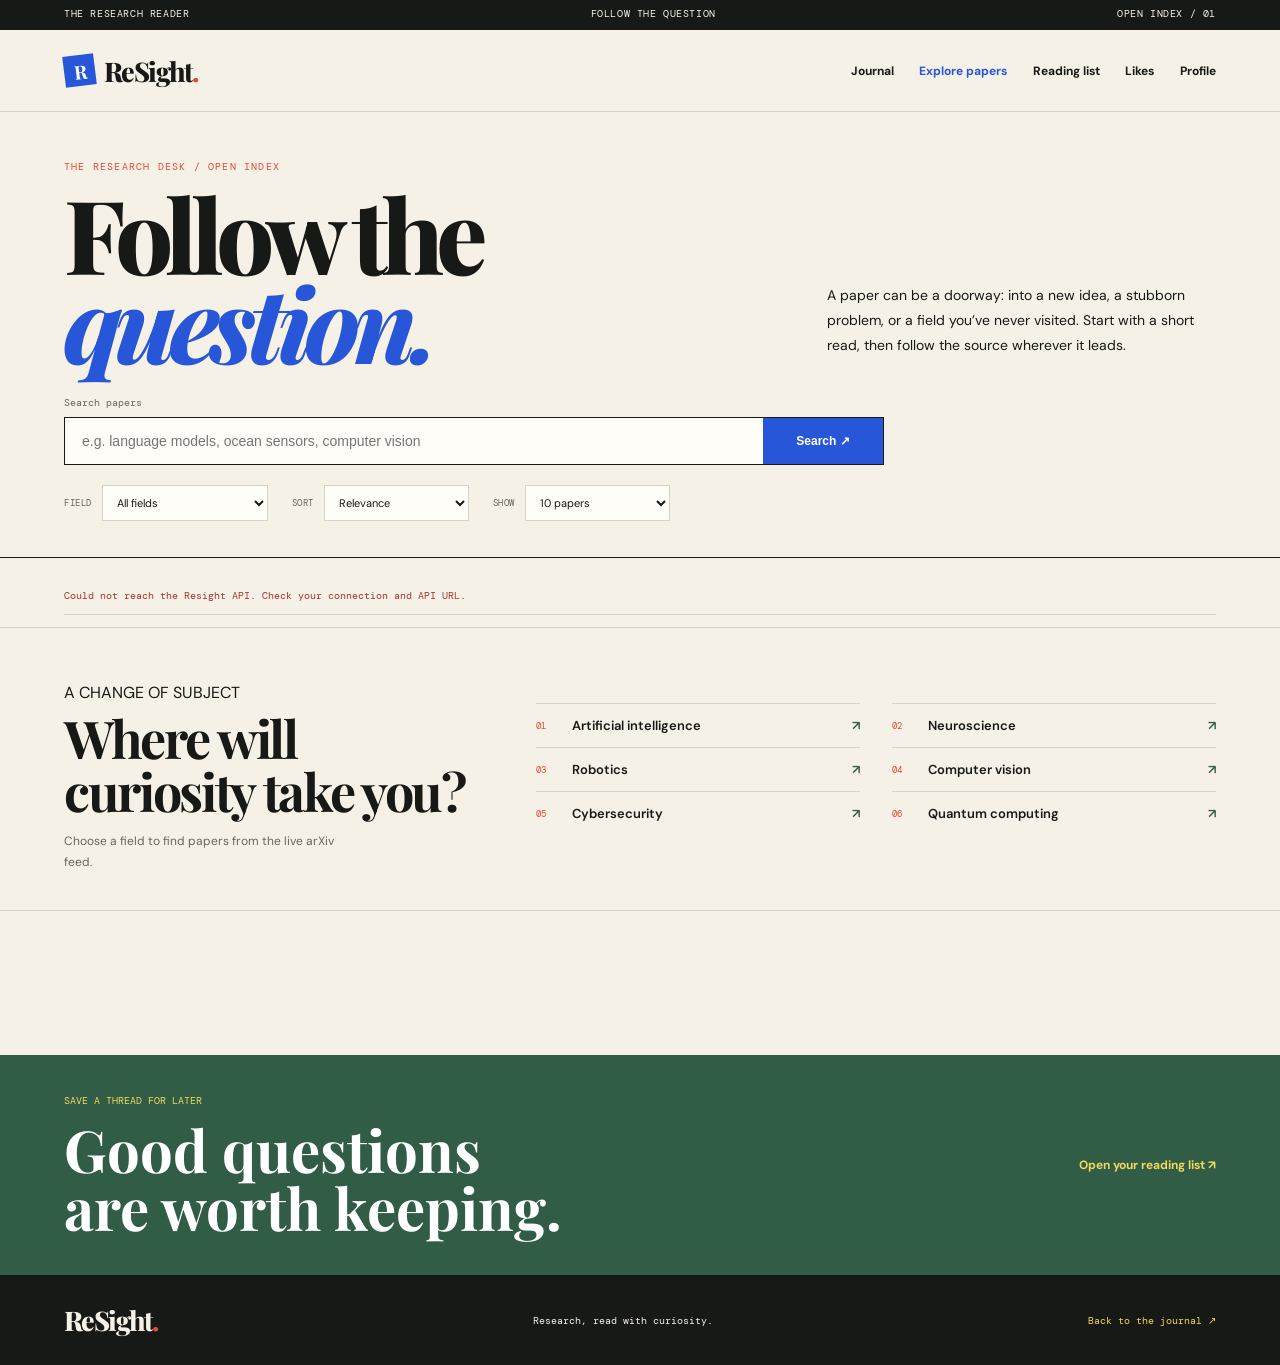
==== commit 2f363c8c: "Prepare frontend for Netlify deployment" ====
--- a/frontend/index.html
+++ b/frontend/index.html
@@ -103,6 +103,7 @@
         <section class="feed-bottom-cta"><p class="eyebrow">SAVE A THREAD FOR LATER</p><h2>Good questions<br>are worth keeping.</h2><a href="bookmarks.html">Open your reading list ↗</a></section>
     </main>
     <footer class="site-footer"><a class="nav-logo" href="home.html">ReSight<span class="logo-period">.</span></a><span>Research, read with curiosity.</span><a href="home.html">Back to the journal ↗</a></footer>
+    <script src="runtime-config.js"></script>
     <script src="config.js"></script>
     <script src="api.js"></script>
     <script src="script.js"></script>
